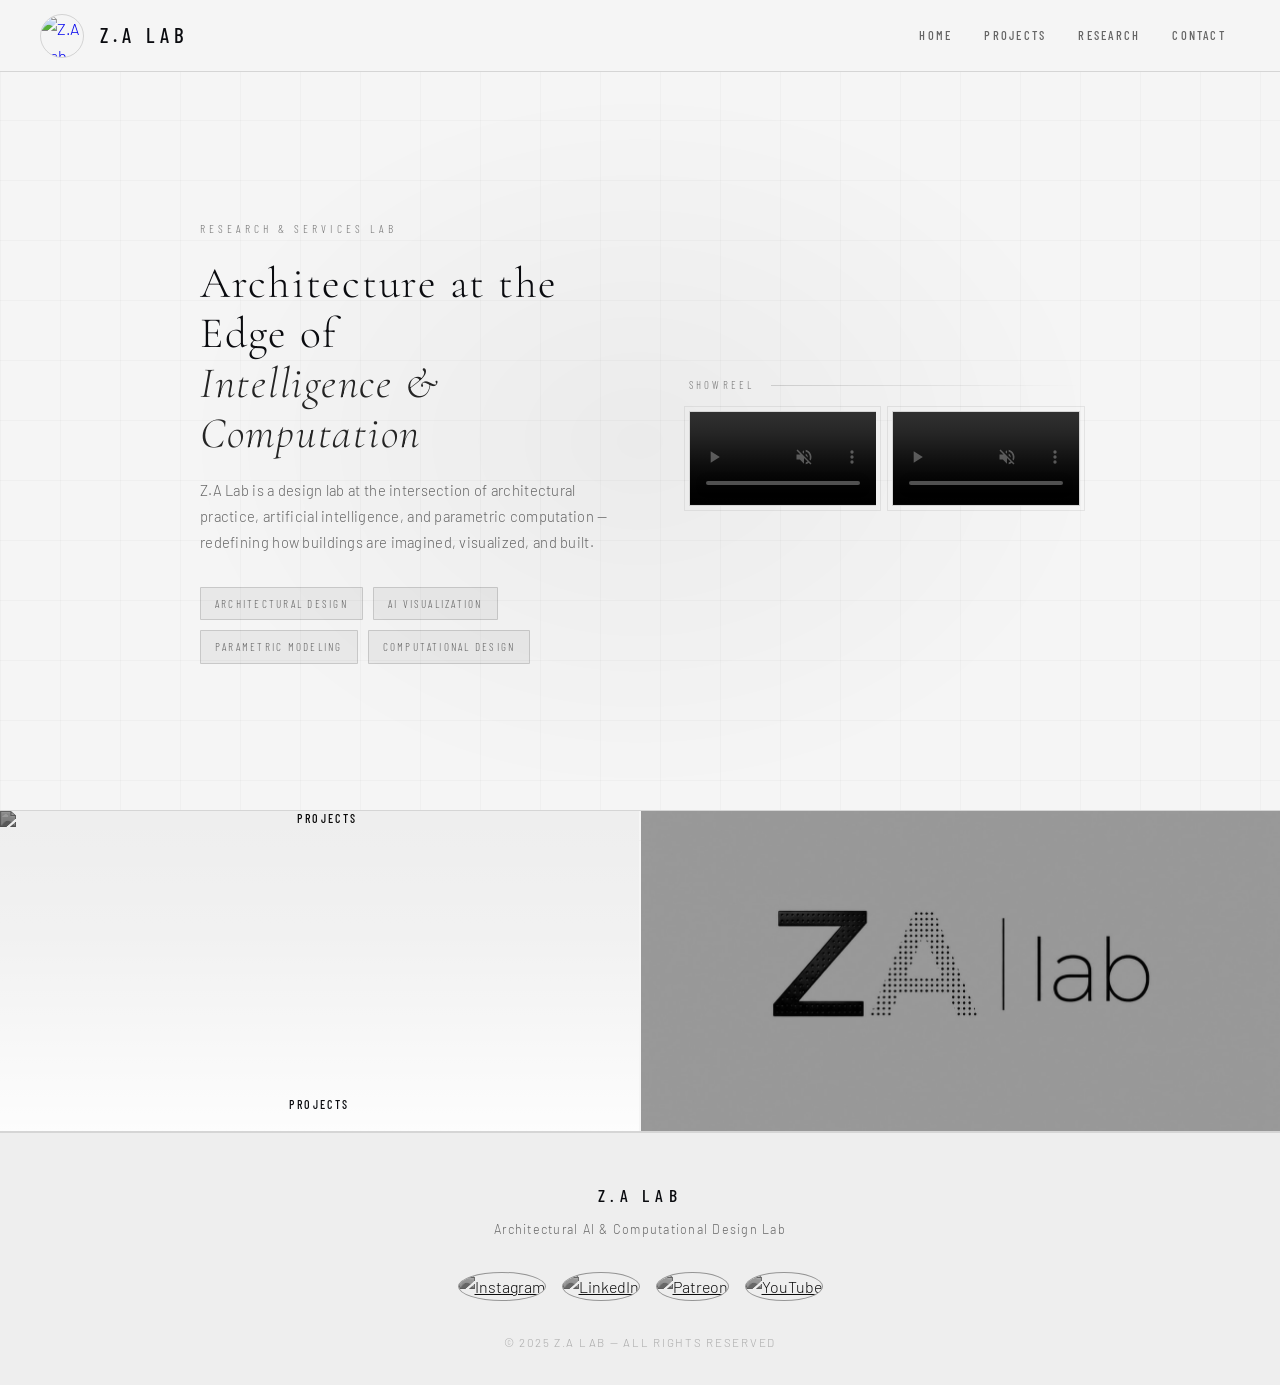
==== index.html @ 4d9c08a5 "Add files via upload" ====
<!DOCTYPE html>
<html lang="en">
<head>
    <meta charset="UTF-8">
    <meta name="viewport" content="width=device-width, initial-scale=1.0">
    <title>Z.A Lab — Architectural AI & Computational Design</title>
    <meta name="description" content="Z.A Lab is a research and services lab at the intersection of architectural design, artificial intelligence, and parametric computation.">
    <link rel="stylesheet" href="styles.css">
</head>
<body>

    <header>
        <a href="index.html" class="header-left">
            <img src="images/za-lab-logo.jpg" alt="Z.A Lab Logo" class="header-image">
            <h1>Z.A Lab</h1>
        </a>
        <nav>
            <ul>
                <li><a href="index.html">Home</a></li>
                <li><a href="works.html">Projects</a></li>
                <li><a href="research.html">Research</a></li>
                <li><a href="contact.html">Contact</a></li>
            </ul>
        </nav>
    </header>

    <section id="about" class="hero-section">
        <div class="hero-grid">
            <div class="hero-content">
                <span class="hero-eyebrow">Research &amp; Services Lab</span>
                <h1 class="hero-title">
                    Architecture at the Edge of<br>
                    <em>Intelligence &amp; Computation</em>
                </h1>
                <p class="hero-subtitle">
                    Z.A Lab is a design lab at the intersection of architectural practice,
                    artificial intelligence, and parametric computation — redefining how
                    buildings are imagined, visualized, and built.
                </p>
                <div class="hero-tags">
                    <span class="hero-tag">Architectural Design</span>
                    <span class="hero-tag">AI Visualization</span>
                    <span class="hero-tag">Parametric Modeling</span>
                    <span class="hero-tag">Computational Design</span>
                </div>
            </div>
            <div class="hero-showreel">
                <span class="section-label">Showreel</span>
                <div class="showreel-grid">
                    <video width="1080" height="1920" controls autoplay loop muted playsinline>
                        <source src="videos/Sine_Wave_Architecture_2.mp4" type="video/mp4">
                    </video>
                    <video width="1080" height="1920" controls autoplay loop muted playsinline>
                        <source src="videos/Stratified_Travertine.mp4" type="video/mp4">
                    </video>
                </div>
            </div>
        </div>
    </section>

    <section id="navigate">
        <button>
            <a href="works.html">
                <img src="images/424231.jpg" alt="Projects" class="button-image">
                Projects
            </a>
        </button>
        <button>
            <a href="contact.html">
                <img src="images/Untitled-12121.jpg" alt="Contact" class="button-image">
                Contact
            </a>
        </button>
    </section>

    <footer>
        <p class="footer-brand">Z.A Lab</p>
        <p class="footer-tagline">Architectural AI &amp; Computational Design Lab</p>
        <div class="social-media">
            <a href="https://www.instagram.com/diffused.a/" target="_blank" class="social-link">
                <img src="images/inst.jpg" alt="Instagram" class="social-icon">
            </a>
            <a href="https://www.linkedin.com/company/diffused-a/" target="_blank" class="social-link">
                <img src="images/linkedin.png" alt="LinkedIn" class="social-icon">
            </a>
            <a href="http://patreon.com/diffused_a" target="_blank" class="social-link">
                <img src="images/patreon.png" alt="Patreon" class="social-icon">
            </a>
            <a href="https://www.youtube.com/@Z.A Lab" target="_blank" class="social-link">
                <img src="images/yt.png" alt="YouTube" class="social-icon">
            </a>
        </div>
        <p class="footer-copy">© 2025 Z.A Lab — All Rights Reserved</p>
    </footer>

</body>
</html>
---- styles.css ----
/* ============================================
   DIFFUSED.A — Professional Architectural CSS
   Theme: Pure Monochrome — White & Black (Inverted)
   ============================================ */

@import url('https://fonts.googleapis.com/css2?family=Cormorant+Garamond:ital,wght@0,300;0,400;0,600;1,300&family=Barlow:wght@300;400;500;600&family=Barlow+Condensed:wght@300;400;500;700&display=swap');

/* ── CSS Variables ── */
:root {
  --black: #f5f5f5;
  --off-black: #eeeeee;
  --dark-gray: #e5e5e5;
  --mid-gray: #d1d1d1;
  --border-gray: #d5d5d5;
  --text-gray: #656565;
  --light-gray: #373737;
  --white: #0a0b0f;
  --pure-white: #000000;

  /* Accent — now pure black-based */
  --accent: #0a0b0f;
  --accent-light: #000000;
  --accent-dim: #777777;
  --accent-muted: rgba(0, 0, 0, 0.05);
  --accent-border: rgba(0, 0, 0, 0.14);

  --font-display: 'Cormorant Garamond', Georgia, serif;
  --font-body: 'Barlow', sans-serif;
  --font-condensed: 'Barlow Condensed', sans-serif;

  --transition: 0.35s cubic-bezier(0.4, 0, 0.2, 1);
  --transition-slow: 0.6s cubic-bezier(0.4, 0, 0.2, 1);
}

/* ── Reset ── */
*, *::before, *::after {
  margin: 0;
  padding: 0;
  box-sizing: border-box;
}

html {
  scroll-behavior: smooth;
}

/* ── Body ── */
body {
  font-family: var(--font-body);
  background-color: var(--black);
  color: var(--white);
  line-height: 1.7;
  font-weight: 300;
  min-height: 100vh;
  overflow-x: hidden;
}

/* Grid texture overlay — pure white lines */
body::before {
  content: '';
  position: fixed;
  inset: 0;
  background-image:
    linear-gradient(rgba(0, 0, 0, 0.025) 1px, transparent 1px),
    linear-gradient(90deg, rgba(0, 0, 0, 0.025) 1px, transparent 1px);
  background-size: 60px 60px;
  pointer-events: none;
  z-index: 0;
}

/* ── Typography ── */
h1, h2, h3 {
  font-family: var(--font-display);
  font-weight: 300;
  letter-spacing: 0.04em;
  line-height: 1.2;
}

h1 { font-size: clamp(1.8rem, 4vw, 3rem); }
h2 { font-size: clamp(1.5rem, 3vw, 2.4rem); }
h3 { font-size: clamp(1rem, 2vw, 1.4rem); }

p {
  font-size: 0.95rem;
  color: var(--light-gray);
  letter-spacing: 0.02em;
}

/* ── Header ── */
header {
  position: sticky;
  top: 0;
  z-index: 100;
  background-color: rgba(245, 245, 245, 0.97);
  backdrop-filter: blur(14px);
  -webkit-backdrop-filter: blur(14px);
  border-bottom: 1px solid var(--border-gray);
  padding: 0 40px;
  display: flex;
  align-items: center;
  justify-content: space-between;
  gap: 20px;
  min-height: 72px;
}

.header-left {
  display: flex;
  align-items: center;
  gap: 16px;
  text-decoration: none;
  flex-shrink: 0;
}

.header-image {
  width: 44px;
  height: 44px;
  border-radius: 50%;
  object-fit: cover;
  border: 1px solid var(--accent-border);
  display: block;
  transition: border-color var(--transition);
}

.header-image:hover {
  border-color: var(--accent-light);
}

header h1 {
  font-family: var(--font-condensed);
  font-size: 1.3rem;
  font-weight: 500;
  letter-spacing: 0.25em;
  text-transform: uppercase;
  color: var(--white);
}

/* ── Navigation ── */
nav {
  background: transparent;
  padding: 0;
  box-shadow: none;
  border-radius: 0;
}

nav ul {
  list-style: none;
  display: flex;
  gap: 4px;
  align-items: center;
}

nav ul li { display: flex; }

nav ul li a {
  font-family: var(--font-condensed);
  font-size: 0.78rem;
  font-weight: 500;
  letter-spacing: 0.18em;
  text-transform: uppercase;
  text-decoration: none;
  color: var(--text-gray);
  padding: 8px 14px;
  border-radius: 2px;
  transition: color var(--transition), background var(--transition);
  position: relative;
}

nav ul li a::after {
  content: '';
  position: absolute;
  bottom: 4px;
  left: 14px;
  right: 14px;
  height: 1px;
  background: var(--pure-white);
  transform: scaleX(0);
  transition: transform var(--transition);
  transform-origin: left;
}

nav ul li a:hover {
  color: var(--white);
  background: transparent;
}

nav ul li a:hover::after {
  transform: scaleX(1);
}

/* ── Page Wrapper ── */
main, .page-content {
  position: relative;
  z-index: 1;
}

/* ── Hero Section (index) — split: text left, showreel right ── */
.hero-section {
  position: relative;
  min-height: 82vh;
  display: flex;
  align-items: center;
  justify-content: center;
  padding: 60px 40px;
  overflow: hidden;
}

.hero-section::before {
  content: '';
  position: absolute;
  inset: 0;
  background: radial-gradient(ellipse at center, rgba(0, 0, 0, 0.04) 0%, transparent 68%);
  pointer-events: none;
}

.hero-grid {
  position: relative;
  z-index: 1;
  display: grid;
  grid-template-columns: 1.05fr 0.95fr;
  align-items: center;
  gap: 56px;
  max-width: 1300px;
  width: 100%;
  margin: 0 auto;
}

.hero-content {
  text-align: left;
}

.hero-eyebrow {
  font-family: var(--font-condensed);
  font-size: 0.72rem;
  letter-spacing: 0.35em;
  text-transform: uppercase;
  color: var(--accent-dim);
  margin-bottom: 20px;
  display: block;
}

.hero-title {
  font-family: var(--font-display);
  font-size: clamp(2rem, 3.4vw, 3.4rem);
  font-weight: 300;
  line-height: 1.15;
  color: var(--white);
  max-width: 560px;
  margin: 0 0 20px;
}

.hero-title em {
  font-style: italic;
  color: var(--accent-light);
  opacity: 0.85;
}

.hero-subtitle {
  font-size: 0.92rem;
  color: var(--text-gray);
  max-width: 460px;
  margin: 0 0 32px;
  line-height: 1.75;
  font-weight: 300;
}

.hero-tags {
  display: flex;
  justify-content: flex-start;
  gap: 10px;
  flex-wrap: wrap;
}

.hero-tag {
  font-family: var(--font-condensed);
  font-size: 0.7rem;
  letter-spacing: 0.2em;
  text-transform: uppercase;
  color: var(--text-gray);
  border: 1px solid var(--accent-border);
  padding: 6px 14px;
  border-radius: 1px;
  background: var(--accent-muted);
  transition: color var(--transition), border-color var(--transition);
}

.hero-tag:hover {
  color: var(--white);
  border-color: rgba(0, 0, 0, 0.35);
}

/* ── Hero Showreel (right column, portrait videos side-by-side) ── */
.hero-showreel .section-label {
  margin-bottom: 16px;
}

.showreel-grid {
  display: grid;
  grid-template-columns: repeat(2, 1fr);
  gap: 16px;
}

.showreel-grid video {
  width: 100%;
  height: auto;
  display: block;
  margin: 0;
  border: 1px solid var(--border-gray);
  outline: 1px solid rgba(0, 0, 0, 0.07);
  outline-offset: 4px;
  transition: outline-color var(--transition), border-color var(--transition);
}

.showreel-grid video:hover {
  outline-color: rgba(0, 0, 0, 0.18);
  border-color: rgba(0, 0, 0, 0.2);
}

@media (max-width: 900px) {
  .hero-grid {
    grid-template-columns: 1fr;
    gap: 40px;
  }

  .hero-content {
    text-align: center;
  }

  .hero-title,
  .hero-subtitle {
    margin-left: auto;
    margin-right: auto;
  }

  .hero-tags {
    justify-content: center;
  }

  .hero-showreel .section-label {
    justify-content: center;
  }

  .showreel-grid {
    max-width: 420px;
    margin: 0 auto;
    gap: 12px;
  }
}

@media (max-width: 480px) {
  .showreel-grid {
    gap: 6px;
  }
}

/* ── Generic Sections ── */
section {
  position: relative;
  z-index: 1;
  max-width: 960px;
  margin: 0 auto;
  padding: 60px 40px;
}

section + section {
  border-top: 1px solid var(--border-gray);
}

/* Section header line */
.section-label {
  font-family: var(--font-condensed);
  font-size: 0.68rem;
  letter-spacing: 0.3em;
  text-transform: uppercase;
  color: var(--accent-dim);
  display: flex;
  align-items: center;
  gap: 16px;
  margin-bottom: 32px;
}

.section-label::after {
  content: '';
  flex: 1;
  height: 1px;
  background: linear-gradient(to right, var(--accent-border), transparent);
}

section h2 {
  color: var(--white);
  margin-bottom: 16px;
}

section h3 {
  color: var(--light-gray);
  margin-bottom: 12px;
  font-weight: 400;
}

section p {
  margin-bottom: 16px;
  max-width: 700px;
}

/* ── Video ── */
video {
  width: 100%;
  max-width: 820px;
  height: auto;
  display: block;
  margin: 32px auto;
  border: 1px solid var(--border-gray);
  outline: 1px solid rgba(0, 0, 0, 0.07);
  outline-offset: 4px;
  transition: outline-color var(--transition), border-color var(--transition);
}

video:hover {
  outline-color: rgba(0, 0, 0, 0.18);
  border-color: rgba(0, 0, 0, 0.2);
}

/* ── Images ── */
.Image {
  width: 100%;
  max-width: 820px;
  height: auto;
  display: block;
  margin: 32px auto;
  border: 1px solid var(--border-gray);
}

/* ── Image Link ── */
.image-link {
  position: relative;
  display: inline-block;
  max-width: 100%;
}

.image-link .Image {
  transition: opacity var(--transition), transform var(--transition-slow);
}

.image-link::after {
  content: '';
  position: absolute;
  inset: 0;
  background: linear-gradient(135deg, rgba(0, 0, 0, 0.07), rgba(255, 255, 255, 0.45));
  opacity: 0;
  transition: opacity var(--transition);
}

.image-link:hover::after { opacity: 1; }
.image-link:hover .Image {
  opacity: 0.85;
  transform: scale(1.01);
}

/* ── Navigate Section ── */
#navigate {
  display: grid;
  grid-template-columns: repeat(2, 1fr);
  gap: 2px;
  max-width: 100%;
  padding: 0;
  margin: 0;
  border-top: 1px solid var(--border-gray);
  border-bottom: 1px solid var(--border-gray);
}

#navigate button {
  background: var(--off-black);
  border: none;
  border-radius: 0;
  padding: 0;
  cursor: pointer;
  position: relative;
  overflow: hidden;
  transition: background var(--transition);
  min-height: 320px;
}

#navigate button::before {
  content: '';
  position: absolute;
  inset: 0;
  background: linear-gradient(to top, rgba(255, 255, 255, 0.88) 0%, rgba(255, 255, 255, 0.2) 60%, transparent 100%);
  z-index: 1;
  transition: background var(--transition);
}

#navigate button:hover {
  background: var(--dark-gray);
}

#navigate button:hover::before {
  background: linear-gradient(to top, rgba(255, 255, 255, 0.92) 0%, rgba(0, 0, 0, 0.04) 60%, transparent 100%);
}

#navigate button a {
  position: relative;
  z-index: 2;
  display: flex;
  flex-direction: column;
  align-items: center;
  justify-content: flex-end;
  width: 100%;
  height: 100%;
  padding: 20px 16px;
  text-decoration: none;
  color: var(--white);
  font-family: var(--font-condensed);
  font-size: 0.75rem;
  font-weight: 500;
  letter-spacing: 0.2em;
  text-transform: uppercase;
  gap: 8px;
}

.button-image {
  position: absolute;
  inset: 0;
  width: 100%;
  height: 100%;
  object-fit: cover;
  transition: transform var(--transition-slow), filter var(--transition);
  filter: grayscale(100%) brightness(0.6);
}

#navigate button:hover .button-image {
  transform: scale(1.06);
  filter: grayscale(100%) brightness(0.75);
}

/* ── Button Links ── */
.button-link {
  display: inline-flex;
  align-items: center;
  gap: 10px;
  padding: 12px 32px;
  background: transparent;
  color: var(--white);
  border: 1px solid var(--accent-border);
  text-decoration: none;
  font-family: var(--font-condensed);
  font-size: 0.78rem;
  font-weight: 500;
  letter-spacing: 0.25em;
  text-transform: uppercase;
  border-radius: 1px;
  transition: background var(--transition), color var(--transition), border-color var(--transition);
  margin: 24px 0;
}

.button-link::after {
  content: '→';
  font-size: 0.9em;
  transition: transform var(--transition);
}

.button-link:hover {
  background: var(--white);
  color: var(--black);
  border-color: var(--white);
}

.button-link:hover::after {
  transform: translateX(4px);
}

/* ── Contact Page ── */
.contact-info {
  display: grid;
  grid-template-columns: 1fr 1fr;
  gap: 40px;
  margin-top: 40px;
}

.contact-block h3 {
  margin-bottom: 12px;
  font-size: 0.72rem;
  letter-spacing: 0.3em;
  text-transform: uppercase;
  font-family: var(--font-condensed);
  color: var(--light-gray);
  font-weight: 500;
}

.contact-block p {
  font-size: 1rem;
  color: var(--white);
}

.social-icons-row {
  display: flex;
  gap: 16px;
  align-items: center;
  margin-top: 8px;
}

.social-icon-link img {
  width: 36px;
  height: 36px;
  border-radius: 50%;
  object-fit: cover;
  border: 1px solid var(--border-gray);
  filter: grayscale(100%) brightness(0.7);
  transition: transform var(--transition), filter var(--transition), border-color var(--transition);
}

.social-icon-link:hover img {
  transform: scale(1.15);
  filter: grayscale(0%) brightness(1.1);
  border-color: var(--accent-border);
}

/* ── Courses / List Items ── */
.course-list {
  list-style: none;
  margin: 20px 0;
}

.course-list li {
  font-size: 0.95rem;
  color: var(--light-gray);
  padding: 10px 0;
  border-bottom: 1px solid var(--border-gray);
  display: flex;
  align-items: center;
  gap: 12px;
  letter-spacing: 0.03em;
}

.course-list li::before {
  content: '—';
  color: var(--text-gray);
  font-size: 0.8em;
  flex-shrink: 0;
}

.outcomes-grid {
  display: grid;
  grid-template-columns: 1fr 1fr;
  gap: 16px;
  margin: 24px 0;
}

.outcome-item {
  background: rgba(0, 0, 0, 0.02);
  border: 1px solid var(--border-gray);
  border-left: 2px solid rgba(0, 0, 0, 0.2);
  padding: 16px 20px;
  border-radius: 1px;
  transition: border-left-color var(--transition), background var(--transition);
}

.outcome-item:hover {
  background: rgba(0, 0, 0, 0.04);
  border-left-color: var(--white);
}

.outcome-item p {
  font-size: 0.88rem;
  color: var(--light-gray);
  margin: 0;
}

/* ── Category Tags ── */
.shop-categories {
  display: flex;
  gap: 12px;
  flex-wrap: wrap;
  margin: 20px 0 32px;
}

.shop-category {
  font-family: var(--font-condensed);
  font-size: 0.72rem;
  letter-spacing: 0.2em;
  text-transform: uppercase;
  color: var(--text-gray);
  background: rgba(0, 0, 0, 0.03);
  border: 1px solid var(--border-gray);
  padding: 8px 18px;
  border-radius: 1px;
  transition: border-color var(--transition), color var(--transition);
}

.shop-category:hover {
  border-color: rgba(0, 0, 0, 0.3);
  color: var(--white);
}

/* ── Projects / Research Grid ── */
section#works,
section#research {
  max-width: 1240px;
  display: grid;
  grid-template-columns: repeat(2, 1fr);
  gap: 32px;
}

.portfolio-item {
  padding: 28px;
  border: 1px solid var(--border-gray);
  border-radius: 2px;
  background: rgba(0, 0, 0, 0.02);
  display: flex;
  flex-direction: column;
  transition: border-color var(--transition), background var(--transition);
}

.portfolio-item:hover {
  border-color: rgba(0, 0, 0, 0.22);
  background: rgba(0, 0, 0, 0.035);
}

.portfolio-item h3 {
  color: var(--white);
  font-size: clamp(1.05rem, 1.6vw, 1.4rem);
  margin-bottom: 12px;
}

.portfolio-item p {
  font-size: 0.85rem;
}

.portfolio-item video,
.portfolio-item .Image {
  margin: 16px 0 0;
  max-width: 100%;
}

/* ── Forms ── */
form {
  margin: 20px 0;
  display: flex;
  flex-wrap: wrap;
  gap: 12px;
  align-items: center;
}

/* ── Contact Form Panel ── */
.contact-form-panel {
  background: rgba(0, 0, 0, 0.02);
  border: 1px solid var(--border-gray);
  border-radius: 2px;
  padding: 44px 48px;
  margin: 8px 0;
  position: relative;
  overflow: hidden;
}

.contact-form-panel::before {
  content: '';
  position: absolute;
  top: 0;
  left: 0;
  right: 0;
  height: 1px;
  background: linear-gradient(to right, rgba(0, 0, 0, 0.4), transparent 70%);
}

.contact-form-panel .section-label {
  margin-bottom: 16px;
}

.form-panel-title {
  color: var(--white);
  font-size: clamp(1.2rem, 2.2vw, 1.6rem);
  margin-bottom: 10px;
}

.form-panel-sub {
  font-size: 0.88rem;
  color: var(--text-gray);
  max-width: 480px;
  margin-bottom: 36px;
}

/* ── Contact Form ── */
.contact-form {
  display: flex;
  flex-direction: column;
  gap: 24px;
  max-width: 100%;
  margin: 0;
}

.contact-form .form-row {
  display: grid;
  grid-template-columns: 1fr 1fr;
  gap: 24px;
}

.form-group {
  display: flex;
  flex-direction: column;
  gap: 10px;
  position: relative;
}

.form-group label {
  font-family: var(--font-condensed);
  font-size: 0.7rem;
  font-weight: 500;
  letter-spacing: 0.25em;
  text-transform: uppercase;
  color: var(--light-gray);
}

.form-group input,
.form-group select,
.form-group textarea {
  background: rgba(0, 0, 0, 0.025);
  border: none;
  border-bottom: 1px solid var(--border-gray);
  border-radius: 0;
  padding: 12px 4px;
  color: var(--white);
  font-family: var(--font-body);
  font-size: 0.95rem;
  font-weight: 300;
  letter-spacing: 0.02em;
  transition: border-color var(--transition), background var(--transition);
  width: 100%;
}

.form-group textarea {
  resize: vertical;
  min-height: 130px;
  border: 1px solid var(--border-gray);
  padding: 14px;
  background: rgba(0, 0, 0, 0.015);
}

.form-group input::placeholder,
.form-group textarea::placeholder {
  color: #959595;
  font-weight: 300;
}

.form-group input:hover,
.form-group select:hover,
.form-group textarea:hover {
  border-color: rgba(0, 0, 0, 0.28);
}

.form-group input:focus,
.form-group select:focus,
.form-group textarea:focus {
  outline: none;
  border-color: var(--pure-white);
  background: rgba(0, 0, 0, 0.05);
}

.form-group select {
  appearance: none;
  -webkit-appearance: none;
  background-image: linear-gradient(45deg, transparent 50%, var(--text-gray) 50%), linear-gradient(135deg, var(--text-gray) 50%, transparent 50%);
  background-position: calc(100% - 6px) center, calc(100% - 1px) center;
  background-size: 5px 5px, 5px 5px;
  background-repeat: no-repeat;
  cursor: pointer;
}

.form-group select:focus {
  background-image: linear-gradient(45deg, transparent 50%, var(--white) 50%), linear-gradient(135deg, var(--white) 50%, transparent 50%);
}

.form-group select option {
  background: var(--off-black);
  color: var(--white);
}

.contact-form .form-submit {
  align-self: flex-start;
  margin: 8px 0 0;
  font-family: var(--font-condensed);
  cursor: pointer;
  font-size: 0.8rem;
  padding: 14px 38px;
}

@media (max-width: 768px) {
  .contact-form-panel {
    padding: 32px 24px;
  }

  .contact-form .form-row {
    grid-template-columns: 1fr;
  }
}

/* ── Footer ── */
footer {
  position: relative;
  z-index: 1;
  background-color: var(--off-black);
  border-top: 1px solid var(--border-gray);
  padding: 48px 40px 32px;
  text-align: center;
}

.footer-brand {
  font-family: var(--font-condensed);
  font-size: 1.1rem;
  font-weight: 500;
  letter-spacing: 0.3em;
  text-transform: uppercase;
  color: var(--white);
  margin-bottom: 8px;
}

.footer-tagline {
  font-size: 0.78rem;
  color: var(--text-gray);
  letter-spacing: 0.1em;
  margin-bottom: 32px;
}

.social-media {
  display: flex;
  justify-content: center;
  gap: 16px;
  margin-bottom: 32px;
}

.social-link {
  display: inline-block;
}

.social-icon {
  width: 38px;
  height: 38px;
  border-radius: 50%;
  object-fit: cover;
  border: 1px solid var(--border-gray);
  filter: grayscale(100%) brightness(0.7);
  transition: transform var(--transition), filter var(--transition), border-color var(--transition);
}

.social-icon:hover {
  transform: scale(1.15);
  filter: grayscale(0%) brightness(1.1);
  border-color: rgba(0, 0, 0, 0.3);
}

.footer-copy {
  font-size: 0.72rem;
  color: #aaaaaa;
  letter-spacing: 0.15em;
  text-transform: uppercase;
}

footer p {
  font-size: 0.72rem;
  color: #aaaaaa;
  letter-spacing: 0.15em;
}

/* ── Divider ── */
.divider {
  width: 60px;
  height: 1px;
  background: linear-gradient(to right, rgba(0, 0, 0, 0.3), transparent);
  margin: 32px 0;
}

/* ── Responsive ── */
@media (max-width: 768px) {
  header {
    flex-direction: column;
    padding: 16px 20px;
    gap: 12px;
    align-items: flex-start;
  }

  nav ul {
    flex-wrap: wrap;
    gap: 2px;
  }

  nav ul li a {
    font-size: 0.7rem;
    padding: 6px 10px;
  }

  section {
    padding: 40px 20px;
  }

  #navigate {
    grid-template-columns: repeat(2, 1fr);
  }

  section#works,
  section#research {
    grid-template-columns: 1fr;
  }

  .contact-info {
    grid-template-columns: 1fr;
  }

  .outcomes-grid {
    grid-template-columns: 1fr;
  }

  .hero-title {
    font-size: 2.2rem;
  }

  footer {
    padding: 40px 20px 24px;
  }
}

@media (max-width: 480px) {
  #navigate {
    grid-template-columns: repeat(2, 1fr);
  }

  header h1 {
    font-size: 1rem;
  }

  .hero-title {
    font-size: 1.8rem;
  }
}
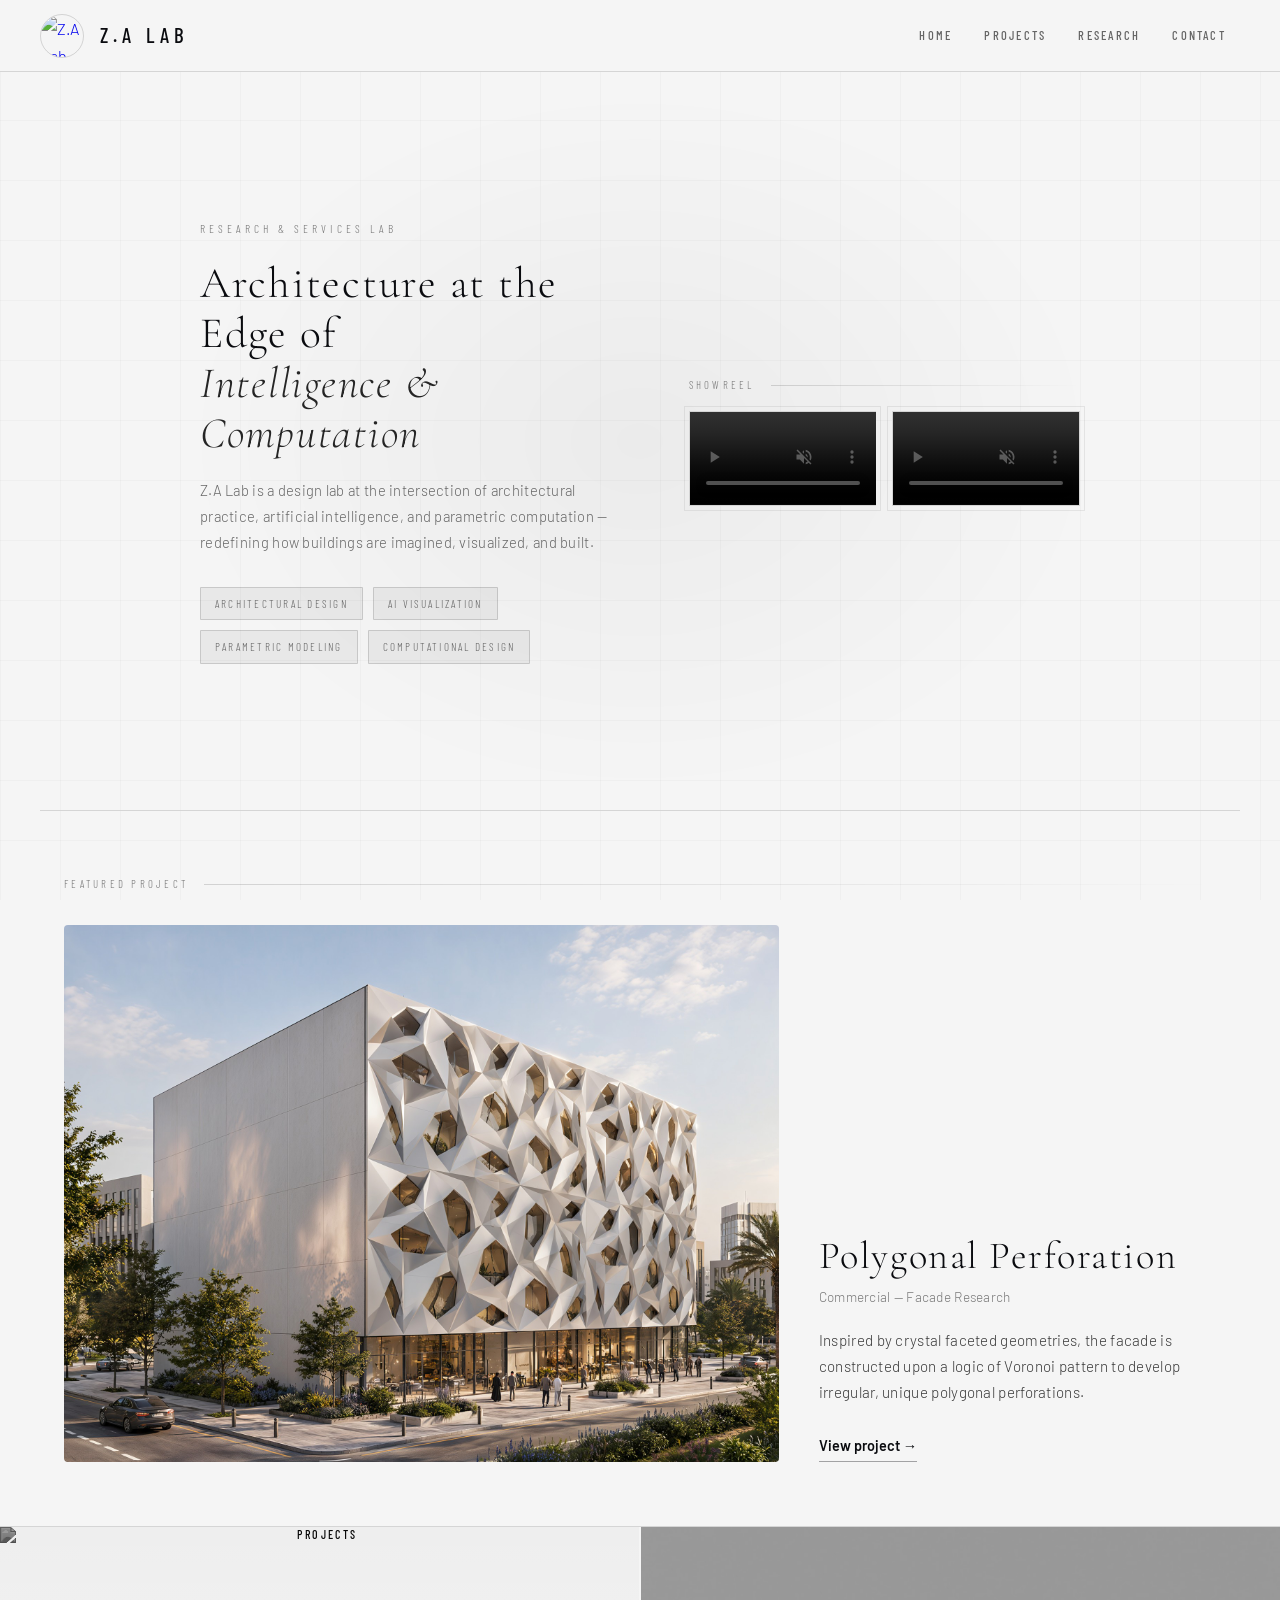
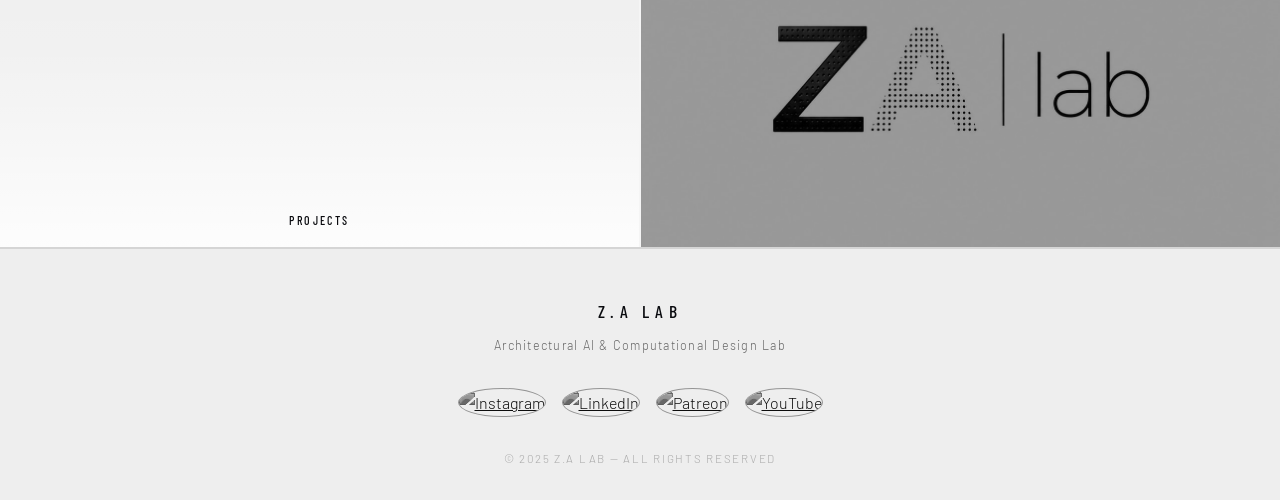
==== commit 191be717: "Add files via upload" ====
--- a/index.html
+++ b/index.html
@@ -6,6 +6,43 @@
     <title>Z.A Lab — Architectural AI & Computational Design</title>
     <meta name="description" content="Z.A Lab is a research and services lab at the intersection of architectural design, artificial intelligence, and parametric computation.">
     <link rel="stylesheet" href="styles.css">
+    <style>
+        /* Featured project */
+        .featured-project {
+            max-width: 1200px;
+            margin: 0 auto;
+            padding: 4rem 1.5rem;
+            text-align: left;
+        }
+        .featured-grid {
+            display: grid;
+            grid-template-columns: minmax(0, 1.8fr) minmax(0, 1fr);
+            gap: 2.5rem;
+            align-items: end;
+            margin-top: 1.25rem;
+        }
+        .featured-media { display: block; }
+        .featured-media img { display: block; width: 100%; height: auto; border-radius: 4px; }
+        .featured-copy h2 { margin: 0 0 0.35rem; text-align: left; }
+        .featured-meta { margin: 0 0 1.25rem; font-size: 0.85rem; opacity: 0.65; text-align: left; }
+        .featured-copy p { line-height: 1.7; text-align: left; }
+        .featured-link {
+            display: inline-block;
+            margin-top: 0.75rem;
+            font-size: 0.9rem;
+            font-weight: 600;
+            color: inherit;
+            text-decoration: none;
+            padding-bottom: 0.15rem;
+            border-bottom: 1px solid color-mix(in srgb, currentColor 35%, transparent);
+            transition: border-color 0.2s ease;
+        }
+        .featured-link:hover, .featured-link:focus-visible { border-color: currentColor; }
+        @media (max-width: 800px) {
+            .featured-grid { grid-template-columns: 1fr; gap: 1.5rem; }
+        }
+        @media (prefers-reduced-motion: reduce) { .featured-link { transition: none; } }
+    </style>
 </head>
 <body>
 
@@ -58,6 +95,21 @@
         </div>
     </section>
 
+    <section id="featured" class="featured-project">
+        <span class="section-label">Featured Project</span>
+        <div class="featured-grid">
+            <a class="featured-media" href="works.html#polygonal-perforation">
+                <img src="images/projects/polygonal-perforation/polygonal-perforation-01.jpg" alt="Polygonal Perforation — faceted white facade with irregular polygonal openings" loading="lazy">
+            </a>
+            <div class="featured-copy">
+                <h2>Polygonal Perforation</h2>
+                <p class="featured-meta">Commercial — Facade Research</p>
+                <p>Inspired by crystal faceted geometries, the facade is constructed upon a logic of Voronoi pattern to develop irregular, unique polygonal perforations.</p>
+                <a class="featured-link" href="works.html#polygonal-perforation">View project <span aria-hidden="true">→</span></a>
+            </div>
+        </div>
+    </section>
+
     <section id="navigate">
         <button>
             <a href="works.html">
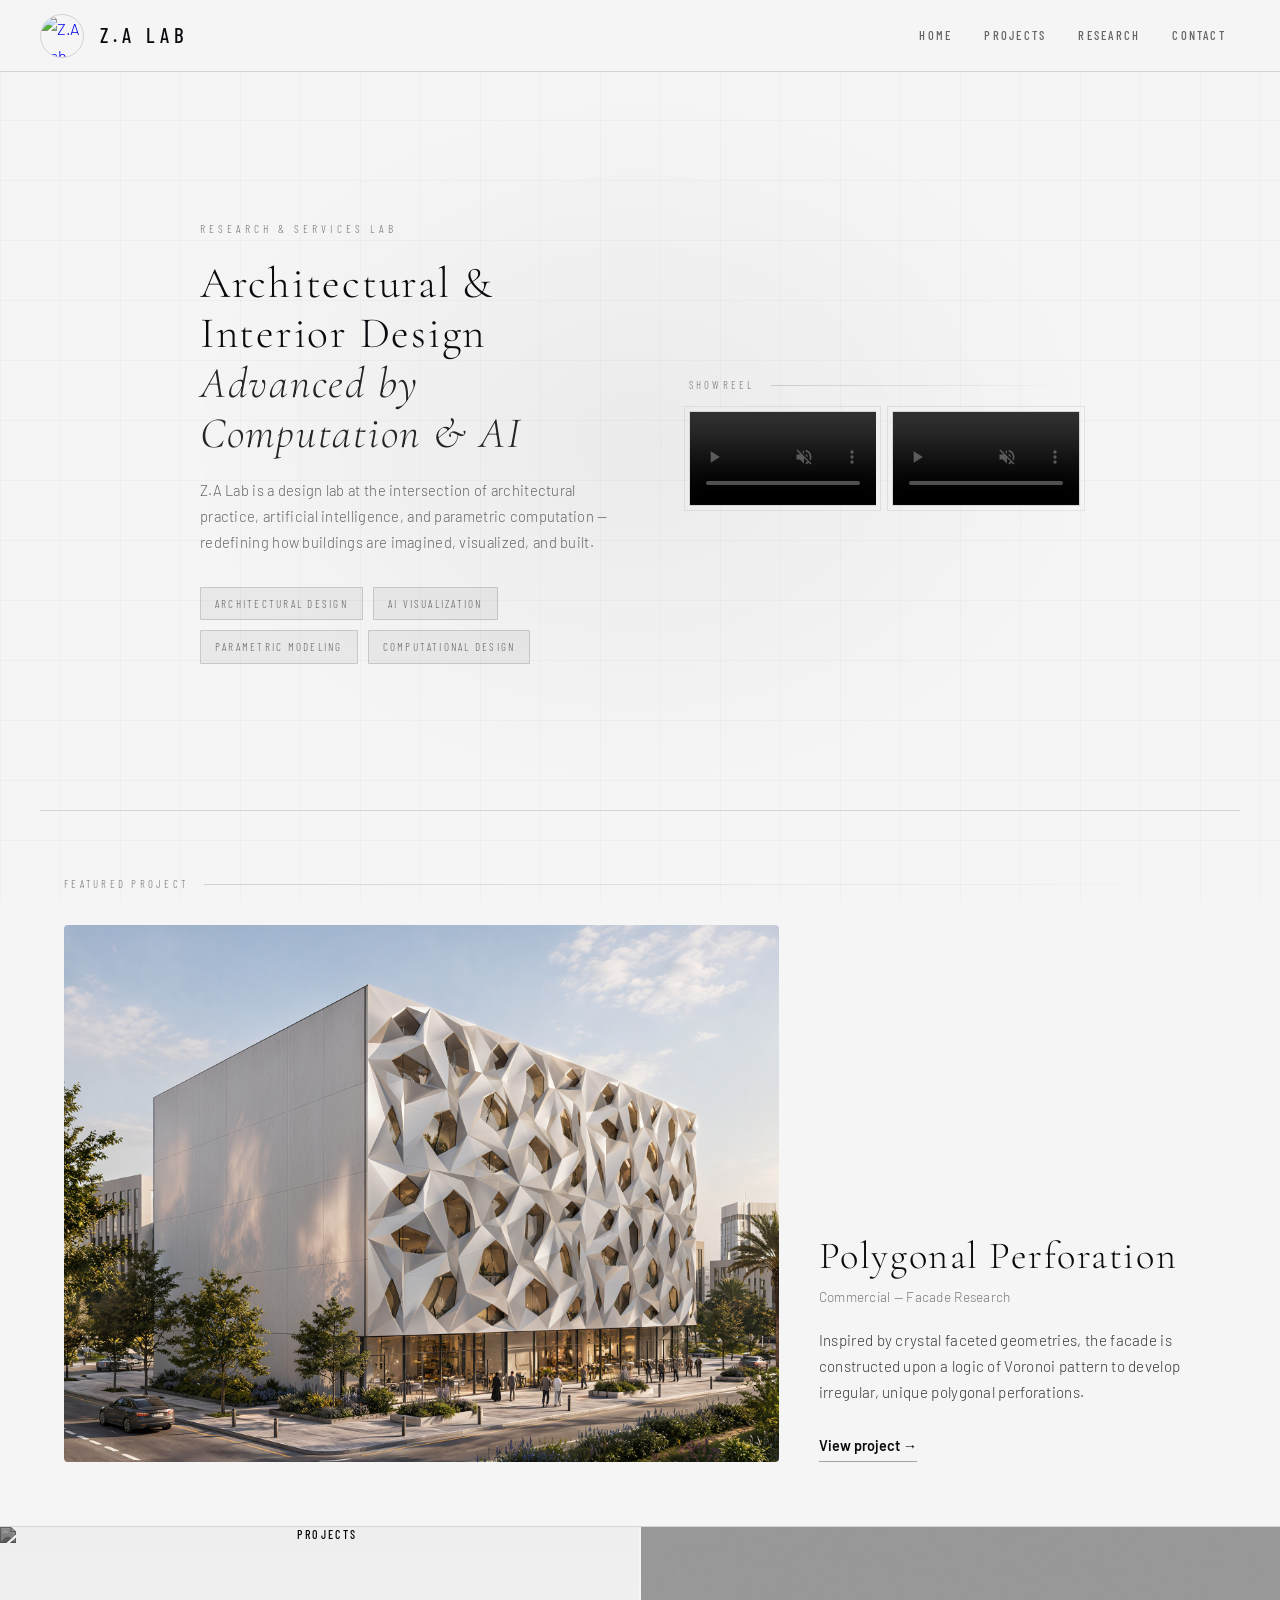
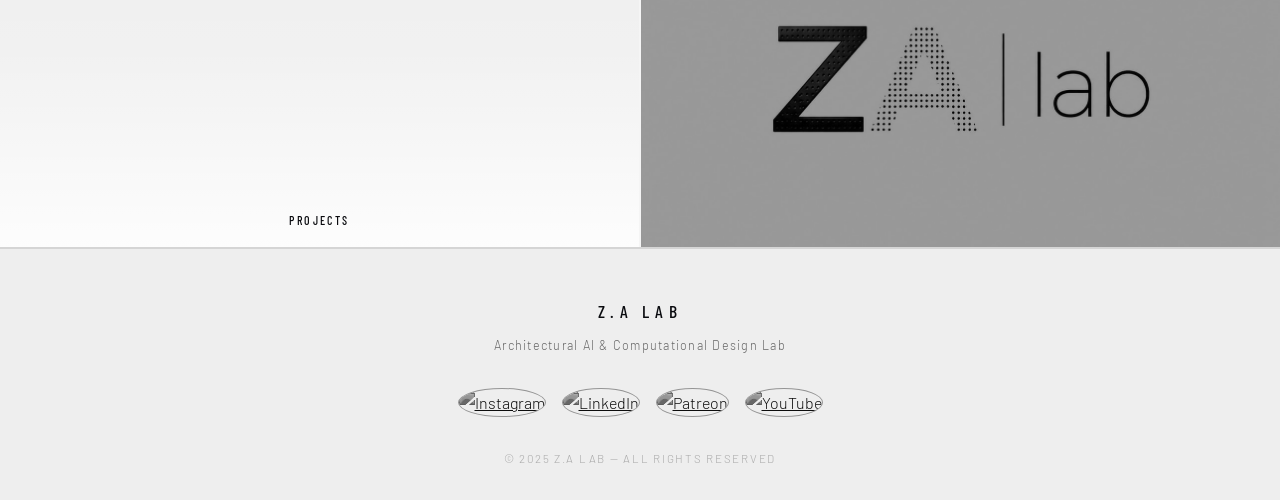
==== commit 12fb4805: "Add files via upload" ====
--- a/index.html
+++ b/index.html
@@ -66,8 +66,8 @@
             <div class="hero-content">
                 <span class="hero-eyebrow">Research &amp; Services Lab</span>
                 <h1 class="hero-title">
-                    Architecture at the Edge of<br>
-                    <em>Intelligence &amp; Computation</em>
+                    Architectural &amp; Interior Design<br>
+                    <em>Advanced by Computation &amp; AI</em>
                 </h1>
                 <p class="hero-subtitle">
                     Z.A Lab is a design lab at the intersection of architectural practice,
@@ -80,6 +80,7 @@
                     <span class="hero-tag">Parametric Modeling</span>
                     <span class="hero-tag">Computational Design</span>
                 </div>
+                <div class="hl-figure hl-figure--hero" data-figure="settle" data-play data-label="Crooked tiles sliding into an ordered tree as the pointer approaches"></div>
             </div>
             <div class="hero-showreel">
                 <span class="section-label">Showreel</span>
@@ -106,6 +107,7 @@
                 <p class="featured-meta">Commercial — Facade Research</p>
                 <p>Inspired by crystal faceted geometries, the facade is constructed upon a logic of Voronoi pattern to develop irregular, unique polygonal perforations.</p>
                 <a class="featured-link" href="works.html#polygonal-perforation">View project <span aria-hidden="true">→</span></a>
+                <div class="hl-figure hl-figure--featured" data-figure="exploded" data-label="A facade taken apart into separate layers"></div>
             </div>
         </div>
     </section>
@@ -145,5 +147,34 @@
         <p class="footer-copy">© 2025 Z.A Lab — All Rights Reserved</p>
     </footer>
 
+    <script type="module">
+        /* Interactive line figures (Hairline). Each loads only once it scrolls into view;
+           if the library can't be reached, the figure is simply hidden. */
+        const figures = document.querySelectorAll('.hl-figure[data-figure]');
+        if (figures.length) {
+            let library;
+            const load = () => library || (library = import('https://esm.sh/@lucasmarkes/hairline@0.5.1'));
+            const observer = new IntersectionObserver((entries) => {
+                entries.forEach(async (entry) => {
+                    if (!entry.isIntersecting) return;
+                    const el = entry.target;
+                    observer.unobserve(el);
+                    try {
+                        const mod = await load();
+                        mod[el.dataset.figure](el, {
+                            theme: 'light',
+                            intensity: 0.6,
+                            play: el.hasAttribute('data-play'),
+                            label: el.dataset.label
+                        });
+                    } catch (err) {
+                        el.hidden = true;
+                    }
+                });
+            }, { rootMargin: '200px' });
+            figures.forEach((el) => observer.observe(el));
+        }
+    </script>
+
 </body>
 </html>
--- a/styles.css
+++ b/styles.css
@@ -957,6 +957,55 @@
   letter-spacing: 0.15em;
 }
 
+/* ── Hairline figures (interactive line drawings) ──
+   --hairline-plate must match the colour the figure sits on, because it
+   hides whatever is drawn behind each plate. */
+.hl-figure {
+  --hairline-plate: var(--black);
+  --hairline-hi: #0a0b0f;
+  --hairline-edge: #8c8c92;
+  --hairline-mid: #b9b9be;
+  --hairline-lo: #dcdcdf;
+  --hairline-stroke: 0.9;
+  position: relative;
+  z-index: 1;
+  width: 100%;
+  max-width: 240px;
+  aspect-ratio: 5 / 4;
+  margin: 0 auto 24px;
+}
+
+.hl-figure--hero {
+  max-width: 300px;
+  margin: 40px 0 0;
+}
+
+.hl-figure--featured {
+  max-width: 220px;
+  margin: 2rem 0 0;
+}
+
+.hl-figure--category {
+  max-width: 220px;
+  margin: 0 auto 1.25rem;
+}
+
+.hl-figure--contact {
+  max-width: 200px;
+  margin: 0 0 24px;
+}
+
+/* The inquiry panel is tinted slightly darker than the page */
+.contact-form-panel .hl-figure {
+  --hairline-plate: #f0f0f0;
+}
+
+@media (max-width: 900px) {
+  .hl-figure--hero {
+    margin: 32px auto 0;
+  }
+}
+
 /* ── Divider ── */
 .divider {
   width: 60px;
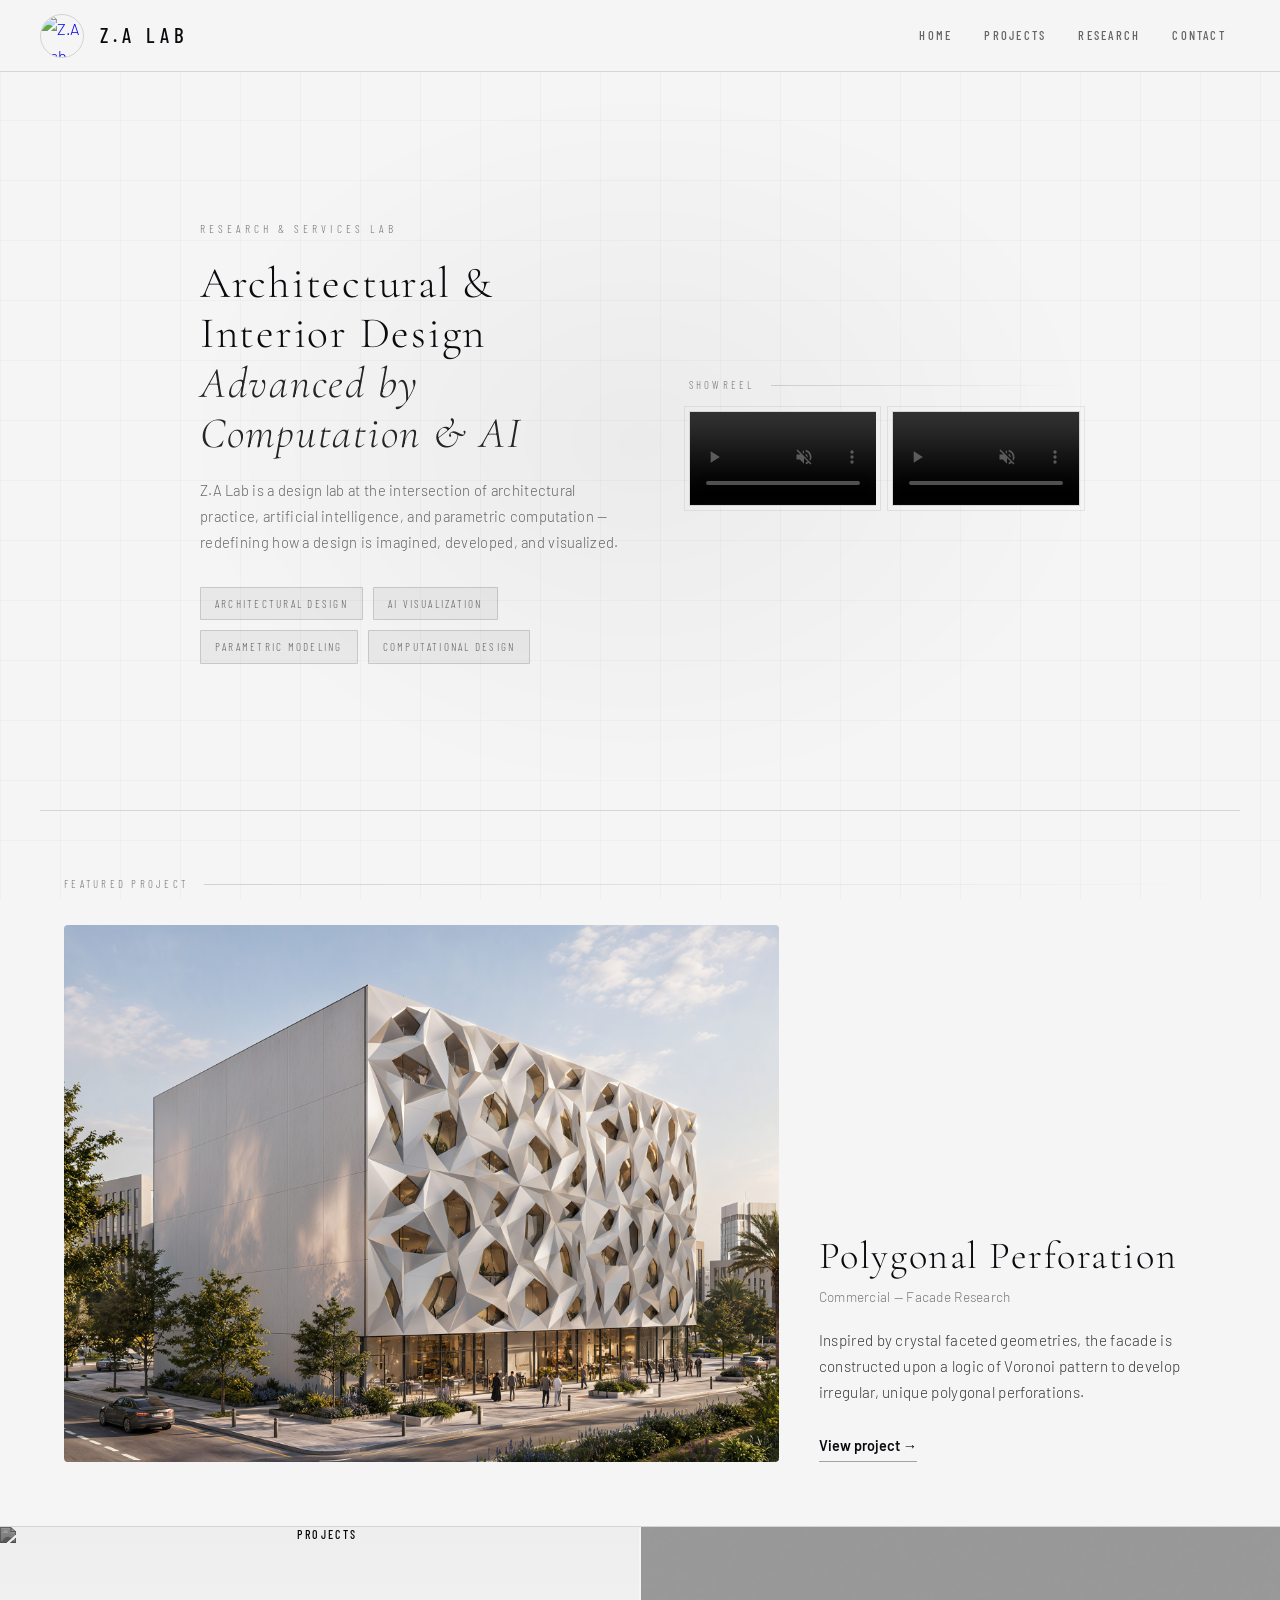
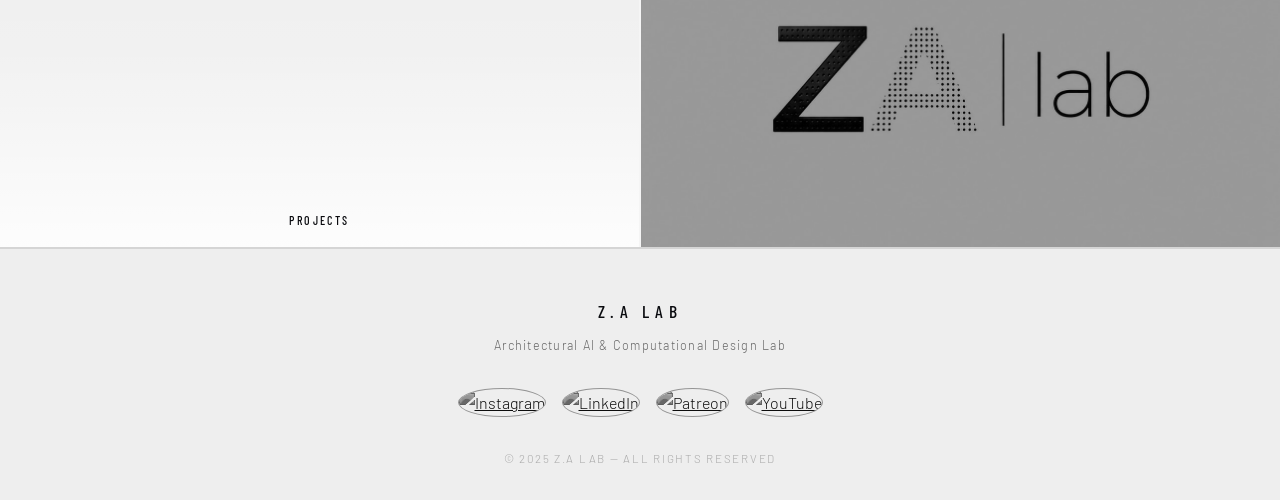
==== commit 96d45a91: "Add files via upload" ====
--- a/index.html
+++ b/index.html
@@ -72,7 +72,7 @@
                 <p class="hero-subtitle">
                     Z.A Lab is a design lab at the intersection of architectural practice,
                     artificial intelligence, and parametric computation — redefining how
-                    buildings are imagined, visualized, and built.
+                    a design is imagined, developed, and visualized.
                 </p>
                 <div class="hero-tags">
                     <span class="hero-tag">Architectural Design</span>
--- a/styles.css
+++ b/styles.css
@@ -991,13 +991,8 @@
 }
 
 .hl-figure--contact {
-  max-width: 200px;
+  max-width: 120px;
   margin: 0 0 24px;
-}
-
-/* The inquiry panel is tinted slightly darker than the page */
-.contact-form-panel .hl-figure {
-  --hairline-plate: #f0f0f0;
 }
 
 @media (max-width: 900px) {
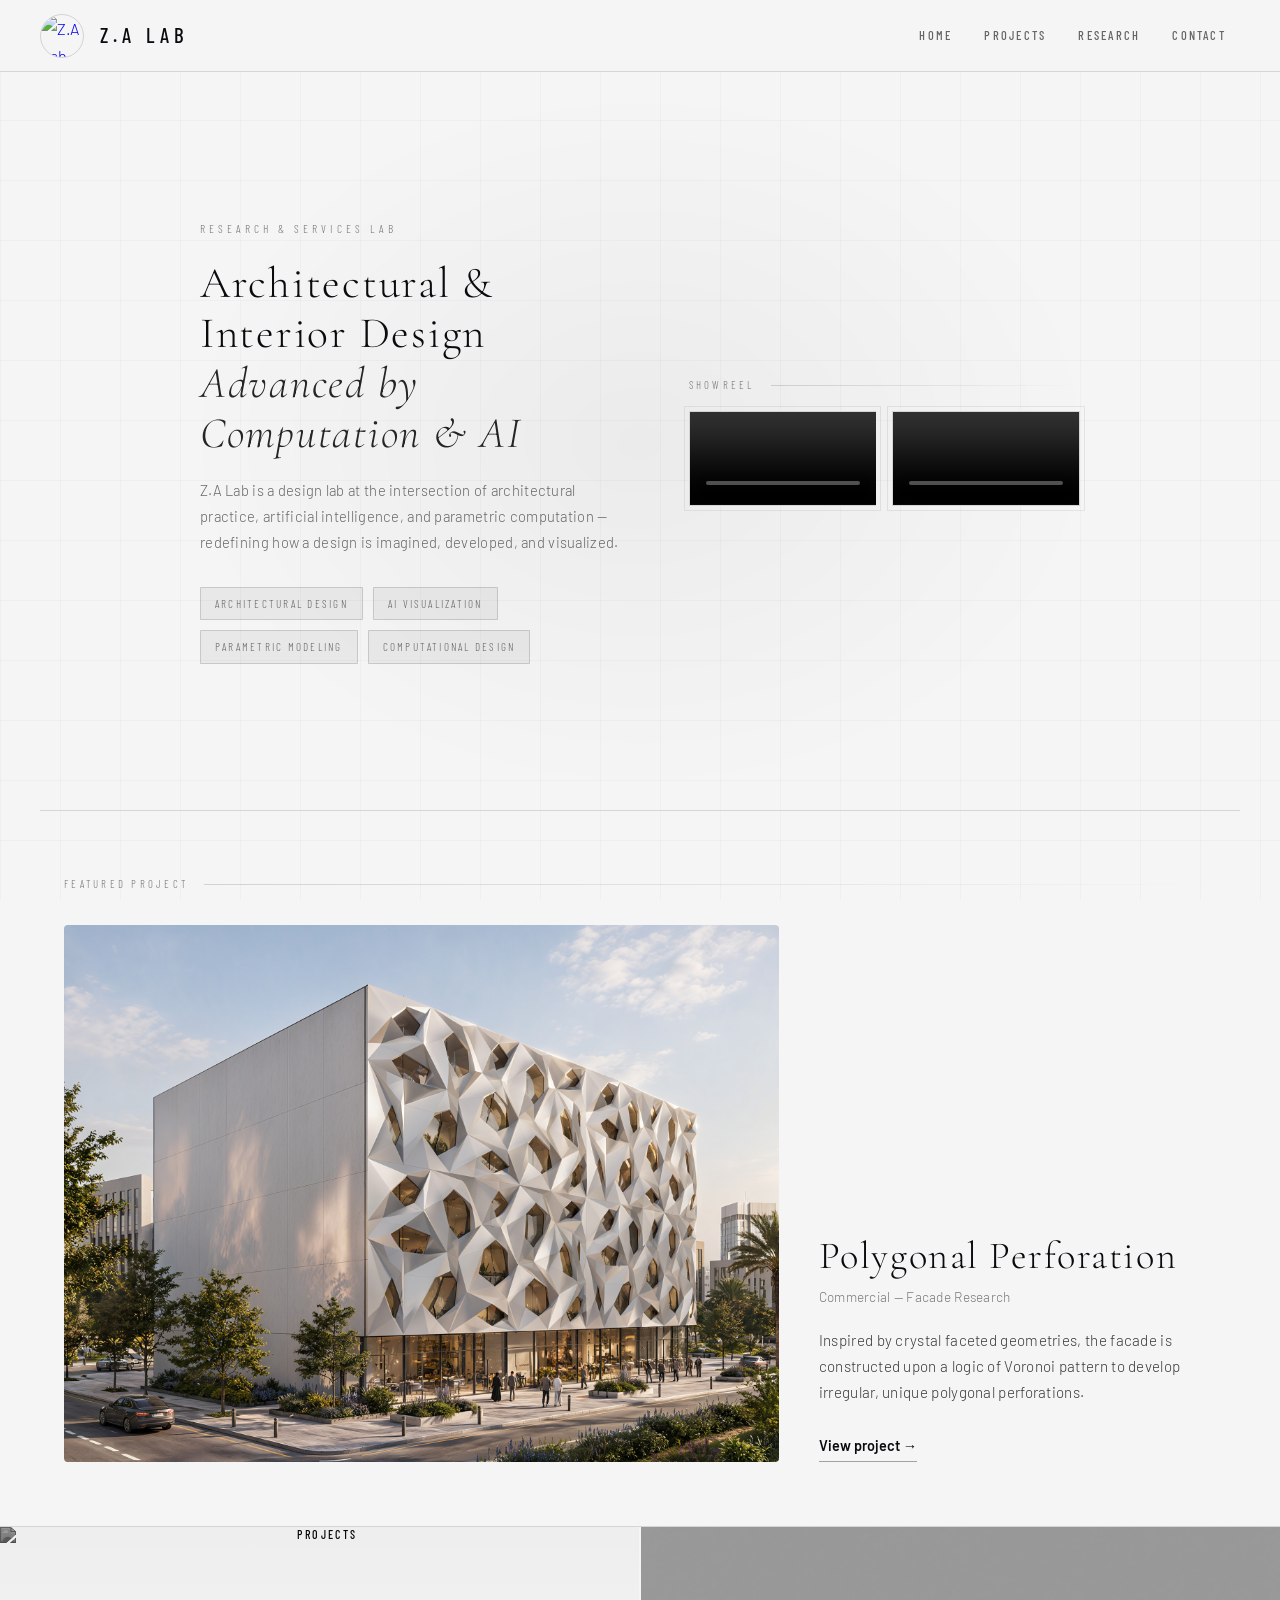
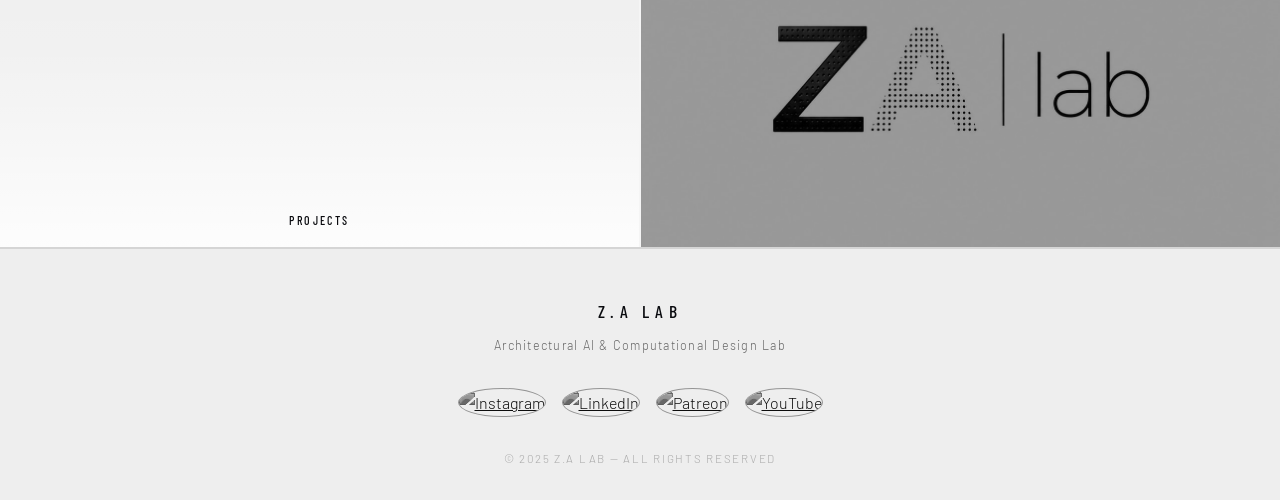
==== commit 215c90bf: "Add files via upload" ====
--- a/index.html
+++ b/index.html
@@ -106,9 +106,7 @@
                 <h2>Polygonal Perforation</h2>
                 <p class="featured-meta">Commercial — Facade Research</p>
                 <p>Inspired by crystal faceted geometries, the facade is constructed upon a logic of Voronoi pattern to develop irregular, unique polygonal perforations.</p>
-                <a class="featured-link" href="works.html#polygonal-perforation">View project <span aria-hidden="true">→</span></a>
-                <div class="hl-figure hl-figure--featured" data-figure="exploded" data-label="A facade taken apart into separate layers"></div>
-            </div>
+                <a class="featured-link" href="works.html#polygonal-perforation">View project <span aria-hidden="true">→</span></a>            </div>
         </div>
     </section>
 
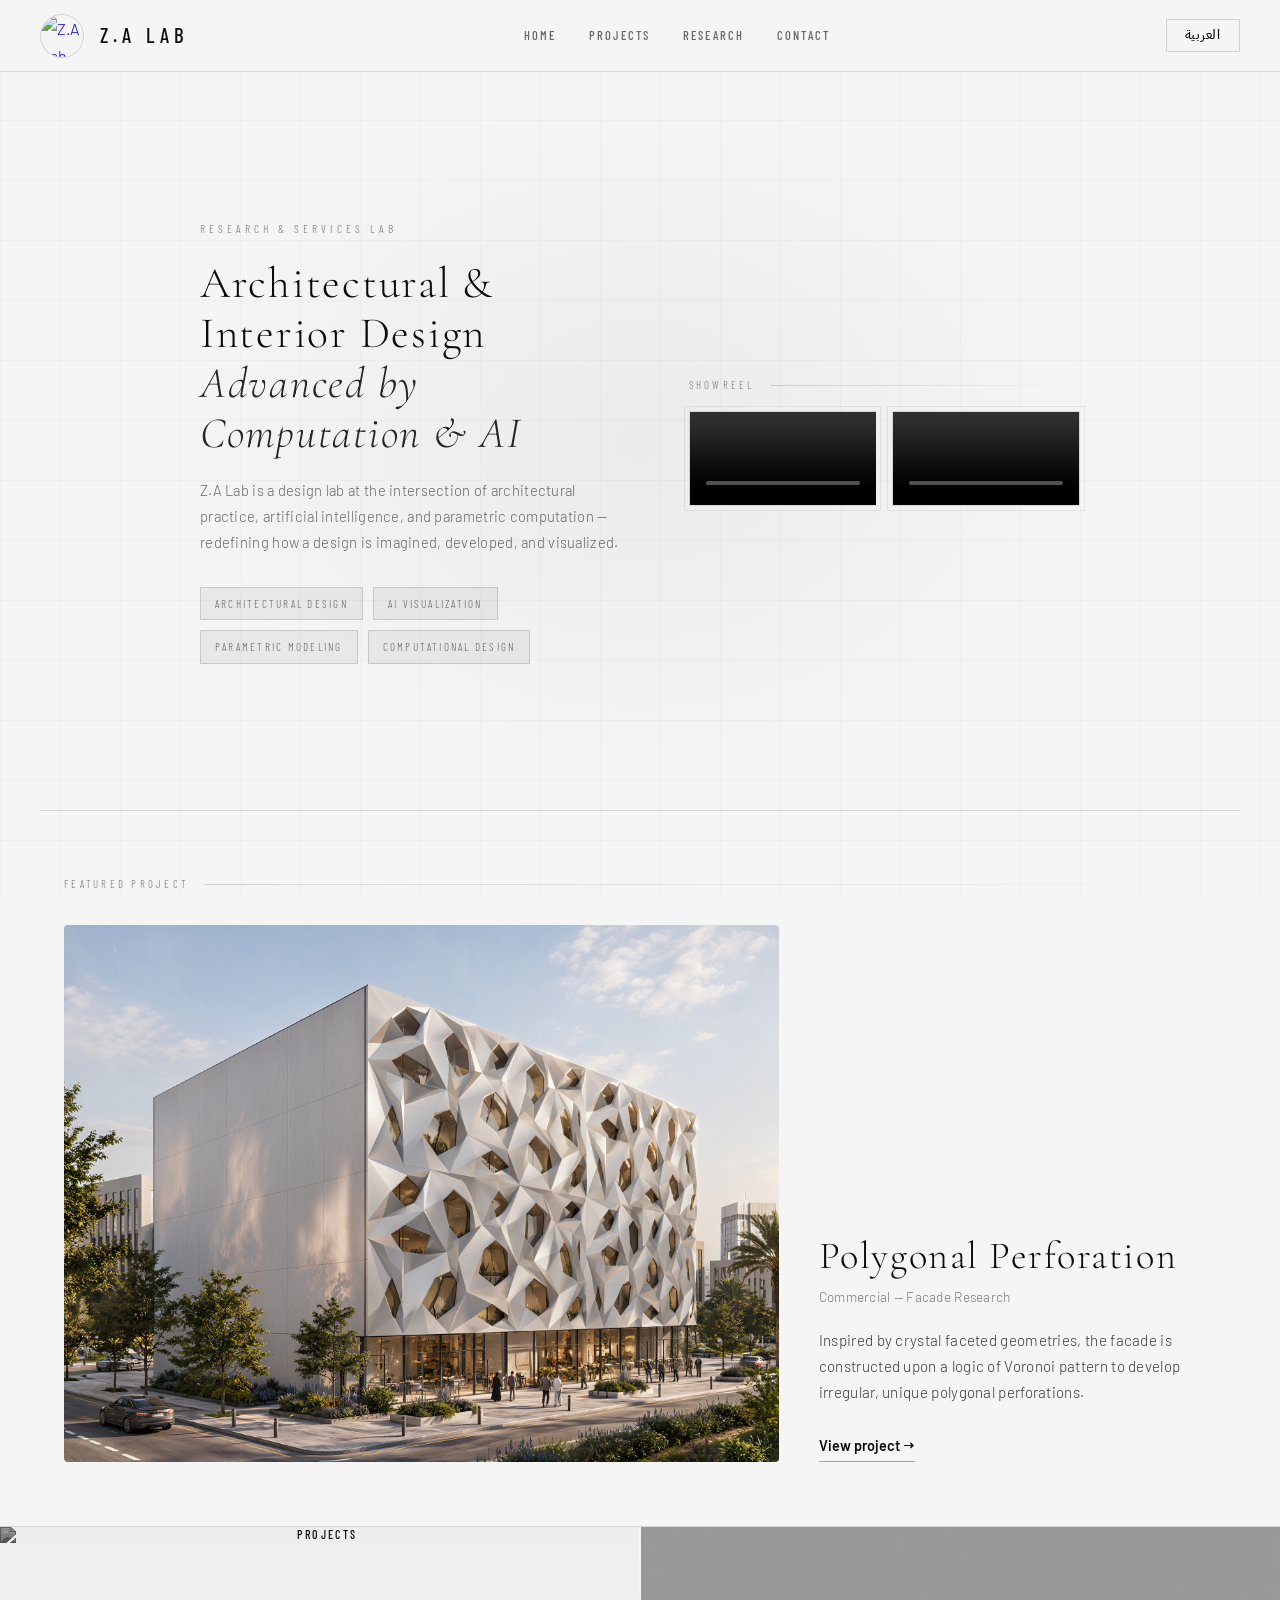
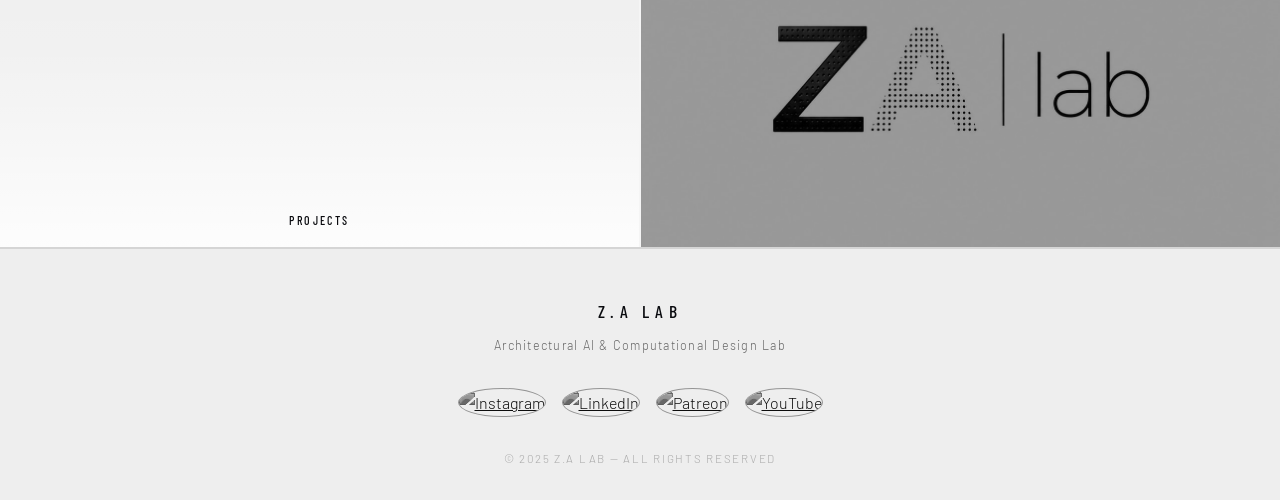
==== commit 6634fae8: "Add files via upload" ====
--- a/index.html
+++ b/index.html
@@ -6,6 +6,7 @@
     <title>Z.A Lab — Architectural AI & Computational Design</title>
     <meta name="description" content="Z.A Lab is a research and services lab at the intersection of architectural design, artificial intelligence, and parametric computation.">
     <link rel="stylesheet" href="styles.css">
+    <script>try{if(localStorage.getItem('zalab-lang')==='ar'){document.documentElement.lang='ar';document.documentElement.dir='rtl';}}catch(e){}</script>
     <style>
         /* Featured project */
         .featured-project {
@@ -59,6 +60,7 @@
                 <li><a href="contact.html">Contact</a></li>
             </ul>
         </nav>
+        <button type="button" class="lang-toggle" id="lang-toggle" lang="ar" aria-label="التبديل إلى اللغة العربية">العربية</button>
     </header>
 
     <section id="about" class="hero-section">
@@ -174,5 +176,103 @@
         }
     </script>
 
+    <script>
+        /* Language switch (English / Arabic). The English text stays in the markup above;
+           the Arabic text lives in this dictionary and is swapped in when Arabic is chosen.
+           The choice is remembered across pages. */
+        (function () {
+            var AR = {
+                "Home": "الرئيسية",
+                "Projects": "المشاريع",
+                "Research": "الأبحاث",
+                "Contact": "تواصل معنا",
+                "Architectural AI & Computational Design Lab": "مختبر الذكاء الاصطناعي المعماري والتصميم الحوسبي",
+                "© 2025 Z.A Lab — All Rights Reserved": "© 2025 Z.A Lab — جميع الحقوق محفوظة",
+                "Z.A Lab Logo": "شعار Z.A Lab",
+                "Instagram": "إنستغرام",
+                "LinkedIn": "لينكدإن",
+                "Patreon": "باترون",
+                "YouTube": "يوتيوب",
+                "Z.A Lab — Architectural AI & Computational Design": "Z.A Lab — الذكاء الاصطناعي المعماري والتصميم الحوسبي",
+                "Z.A Lab is a research and services lab at the intersection of architectural design, artificial intelligence, and parametric computation.": "Z.A Lab مختبر للبحث والخدمات يقع عند تقاطع التصميم المعماري والذكاء الاصطناعي والحوسبة البارامترية.",
+                "Research & Services Lab": "مختبر للبحث والخدمات",
+                "Architectural & Interior Design": "التصميم المعماري والداخلي",
+                "Advanced by Computation & AI": "مُطوَّر بالحوسبة والذكاء الاصطناعي",
+                "Z.A Lab is a design lab at the intersection of architectural practice, artificial intelligence, and parametric computation — redefining how a design is imagined, developed, and visualized.": "Z.A Lab مختبر تصميم يقع عند تقاطع الممارسة المعمارية والذكاء الاصطناعي والحوسبة البارامترية، يعيد تعريف كيفية تخيّل التصميم وتطويره وتصويره بصريًا.",
+                "Architectural Design": "التصميم المعماري",
+                "AI Visualization": "التصور البصري بالذكاء الاصطناعي",
+                "Parametric Modeling": "النمذجة البارامترية",
+                "Computational Design": "التصميم الحوسبي",
+                "Showreel": "عرض مرئي للأعمال",
+                "Featured Project": "المشروع المميّز",
+                "Polygonal Perforation — faceted white facade with irregular polygonal openings": "التثقيب متعدد الأضلاع — واجهة بيضاء متعددة الأوجه بفتحات متعددة الأضلاع غير منتظمة",
+                "Polygonal Perforation": "التثقيب متعدد الأضلاع",
+                "Commercial — Facade Research": "تجاري — بحث الواجهات",
+                "Inspired by crystal faceted geometries, the facade is constructed upon a logic of Voronoi pattern to develop irregular, unique polygonal perforations.": "مستوحاة من الأشكال الهندسية البلورية متعددة الأوجه، شُيّدت الواجهة على منطق نمط فورونوي لتوليد تثقيبات متعددة الأضلاع غير منتظمة وفريدة.",
+                "View project": "عرض المشروع",
+                "→": "←",
+                "Crooked tiles sliding into an ordered tree as the pointer approaches": "بلاطات مائلة تنزلق لتشكّل شجرة منتظمة عند اقتراب المؤشر"
+            };
+            var KEY = 'zalab-lang';
+            var root = document.documentElement;
+            var toggle = document.getElementById('lang-toggle');
+            var ATTRS = ['alt', 'placeholder', 'aria-label', 'data-label'];
+            var textNodes = [], attrNodes = [];
+            var norm = function (s) { return s.replace(/\s+/g, ' ').trim(); };
+            var pick = function (en, isAr) { return (isAr && AR[norm(en)]) || en; };
+
+            var walker = document.createTreeWalker(document.body, NodeFilter.SHOW_TEXT, null);
+            while (walker.nextNode()) {
+                var n = walker.currentNode;
+                if (!norm(n.nodeValue) || n.parentNode.closest('script, style, .lang-toggle')) continue;
+                textNodes.push({ node: n, en: n.nodeValue });
+            }
+            Array.prototype.forEach.call(document.querySelectorAll('[alt], [placeholder], [aria-label], [data-label]'), function (el) {
+                if (el.closest('.lang-toggle')) return;
+                var orig = {};
+                ATTRS.forEach(function (a) { if (el.hasAttribute(a)) orig[a] = el.getAttribute(a); });
+                attrNodes.push({ el: el, orig: orig });
+            });
+
+            var titleEn = document.title;
+            var metaEl = document.querySelector('meta[name="description"]');
+            var metaEn = metaEl ? metaEl.getAttribute('content') : '';
+
+            /* Line figures drawn by Hairline may already carry the English label: keep them in step */
+            function syncFigure(fig, en, isAr) {
+                var now = pick(en, isAr);
+                [fig].concat(Array.prototype.slice.call(fig.querySelectorAll('[aria-label]'))).forEach(function (e) {
+                    var cur = e.getAttribute('aria-label');
+                    if (cur === en || cur === AR[norm(en)]) { e.setAttribute('aria-label', now); }
+                });
+            }
+
+            function apply(lang, remember) {
+                var isAr = lang === 'ar';
+                root.lang = isAr ? 'ar' : 'en';
+                root.dir = isAr ? 'rtl' : 'ltr';
+                textNodes.forEach(function (r) {
+                    var t = isAr ? AR[norm(r.en)] : null;
+                    r.node.nodeValue = t ? r.en.match(/^\s*/)[0] + t + r.en.match(/\s*$/)[0] : r.en;
+                });
+                attrNodes.forEach(function (r) {
+                    for (var a in r.orig) { r.el.setAttribute(a, pick(r.orig[a], isAr)); }
+                    if (r.orig['data-label']) { syncFigure(r.el, r.orig['data-label'], isAr); }
+                });
+                document.title = pick(titleEn, isAr);
+                if (metaEl) { metaEl.setAttribute('content', pick(metaEn, isAr)); }
+                toggle.textContent = isAr ? 'English' : 'العربية';
+                toggle.setAttribute('lang', isAr ? 'en' : 'ar');
+                toggle.setAttribute('aria-label', isAr ? 'Switch language to English' : 'التبديل إلى اللغة العربية');
+                if (remember) { try { localStorage.setItem(KEY, lang); } catch (e) {} }
+            }
+
+            var saved = null;
+            try { saved = localStorage.getItem(KEY); } catch (e) {}
+            apply(saved === 'ar' ? 'ar' : 'en', false);
+            toggle.addEventListener('click', function () { apply(root.lang === 'ar' ? 'en' : 'ar', true); });
+        })();
+    </script>
+
 </body>
 </html>
--- a/styles.css
+++ b/styles.css
@@ -3,7 +3,7 @@
    Theme: Pure Monochrome — White & Black (Inverted)
    ============================================ */
 
-@import url('https://fonts.googleapis.com/css2?family=Cormorant+Garamond:ital,wght@0,300;0,400;0,600;1,300&family=Barlow:wght@300;400;500;600&family=Barlow+Condensed:wght@300;400;500;700&display=swap');
+@import url('https://fonts.googleapis.com/css2?family=Cormorant+Garamond:ital,wght@0,300;0,400;0,600;1,300&family=Barlow:wght@300;400;500;600&family=Barlow+Condensed:wght@300;400;500;700&family=Amiri:ital,wght@0,400;0,700;1,400&family=IBM+Plex+Sans+Arabic:wght@300;400;500;600&display=swap');
 
 /* ── CSS Variables ── */
 :root {
@@ -24,9 +24,10 @@
   --accent-muted: rgba(0, 0, 0, 0.05);
   --accent-border: rgba(0, 0, 0, 0.14);
 
-  --font-display: 'Cormorant Garamond', Georgia, serif;
-  --font-body: 'Barlow', sans-serif;
-  --font-condensed: 'Barlow Condensed', sans-serif;
+  /* Latin glyphs come from the original fonts; Arabic glyphs fall back to Amiri / IBM Plex Sans Arabic */
+  --font-display: 'Cormorant Garamond', 'Amiri', Georgia, serif;
+  --font-body: 'Barlow', 'IBM Plex Sans Arabic', sans-serif;
+  --font-condensed: 'Barlow Condensed', 'IBM Plex Sans Arabic', sans-serif;
 
   --transition: 0.35s cubic-bezier(0.4, 0, 0.2, 1);
   --transition-slow: 0.6s cubic-bezier(0.4, 0, 0.2, 1);
@@ -1071,3 +1072,101 @@
     font-size: 1.8rem;
   }
 }
+
+/* ============================================
+   LANGUAGE SWITCH (English / Arabic)
+   ============================================ */
+
+/* Language button — always the top-right corner of the header */
+.lang-toggle {
+  flex-shrink: 0;
+  font-family: 'IBM Plex Sans Arabic', var(--font-body);
+  font-size: 0.8rem;
+  font-weight: 500;
+  letter-spacing: 0.06em;
+  line-height: 1;
+  color: var(--white);
+  background: transparent;
+  border: 1px solid var(--accent-border);
+  border-radius: 1px;
+  padding: 9px 18px;
+  cursor: pointer;
+  transition: background var(--transition), color var(--transition), border-color var(--transition);
+}
+
+.lang-toggle:hover,
+.lang-toggle:focus-visible {
+  background: var(--white);
+  color: var(--black);
+  border-color: var(--white);
+  outline: none;
+}
+
+@media (max-width: 768px) {
+  .lang-toggle {
+    position: absolute;
+    top: 14px;
+    right: 16px;
+    padding: 8px 14px;
+  }
+}
+
+/* ── Arabic (right-to-left) ── */
+
+/* Arabic script must stay connected: no letter-spacing, no forced capitals, no italics */
+html[lang="ar"] *,
+html[lang="ar"] *::before,
+html[lang="ar"] *::after {
+  letter-spacing: 0 !important;
+  text-transform: none !important;
+}
+
+html[lang="ar"] em { font-style: normal; }
+
+/* The Latin wordmark keeps its original look */
+html[lang="ar"] header h1,
+html[lang="ar"] .footer-brand {
+  letter-spacing: 0.25em !important;
+  text-transform: uppercase !important;
+}
+
+html[lang="ar"] p,
+html[lang="ar"] .hero-subtitle,
+html[lang="ar"] .project-brief p { line-height: 1.9; }
+
+/* Header keeps logo left and the language button top-right in both languages */
+html[dir="rtl"] header { direction: ltr; }
+html[dir="rtl"] nav ul { direction: rtl; }
+html[dir="rtl"] nav ul li a::after { transform-origin: right; }
+
+/* Text alignment that the English layout fixes to the left */
+html[dir="rtl"] .hero-content,
+html[dir="rtl"] .featured-project,
+html[dir="rtl"] .featured-copy h2,
+html[dir="rtl"] .featured-meta,
+html[dir="rtl"] .featured-copy p,
+html[dir="rtl"] .project-detail { text-align: right; }
+
+/* Directional gradients, arrows and offsets */
+html[dir="rtl"] .section-label::after { background: linear-gradient(to left, var(--accent-border), transparent); }
+html[dir="rtl"] .divider { background: linear-gradient(to left, rgba(0, 0, 0, 0.3), transparent); }
+html[dir="rtl"] .contact-form-panel::before { background: linear-gradient(to left, rgba(0, 0, 0, 0.4), transparent 70%); }
+html[dir="rtl"] .button-link::after { content: '←'; }
+html[dir="rtl"] .button-link:hover::after { transform: translateX(-4px); }
+html[dir="rtl"] .category-group .section-label::before { margin-right: 0; margin-left: 0.5rem; }
+html[dir="rtl"] .featured-publication { border-left-width: 1px; border-right-width: 6px; }
+html[dir="rtl"] .form-group select { background-position: 6px center, 1px center; }
+
+/* Left-to-right content inside right-to-left pages */
+html[dir="rtl"] .form-group input[type="email"] { direction: ltr; text-align: right; }
+html[dir="rtl"] .contact-block a[href^="mailto:"] { display: inline-block; direction: ltr; unicode-bidi: isolate; }
+
+/* Citation block stays in English (published title, authors, journal) and aligns to its own script */
+html[dir="rtl"] #publication-title,
+html[dir="rtl"] .pub-meta,
+html[dir="rtl"] .pub-journal,
+html[dir="rtl"] .pub-cite { unicode-bidi: plaintext; text-align: start; }
+
+@media (max-width: 900px) {
+  html[dir="rtl"] .hero-content { text-align: center; }
+}
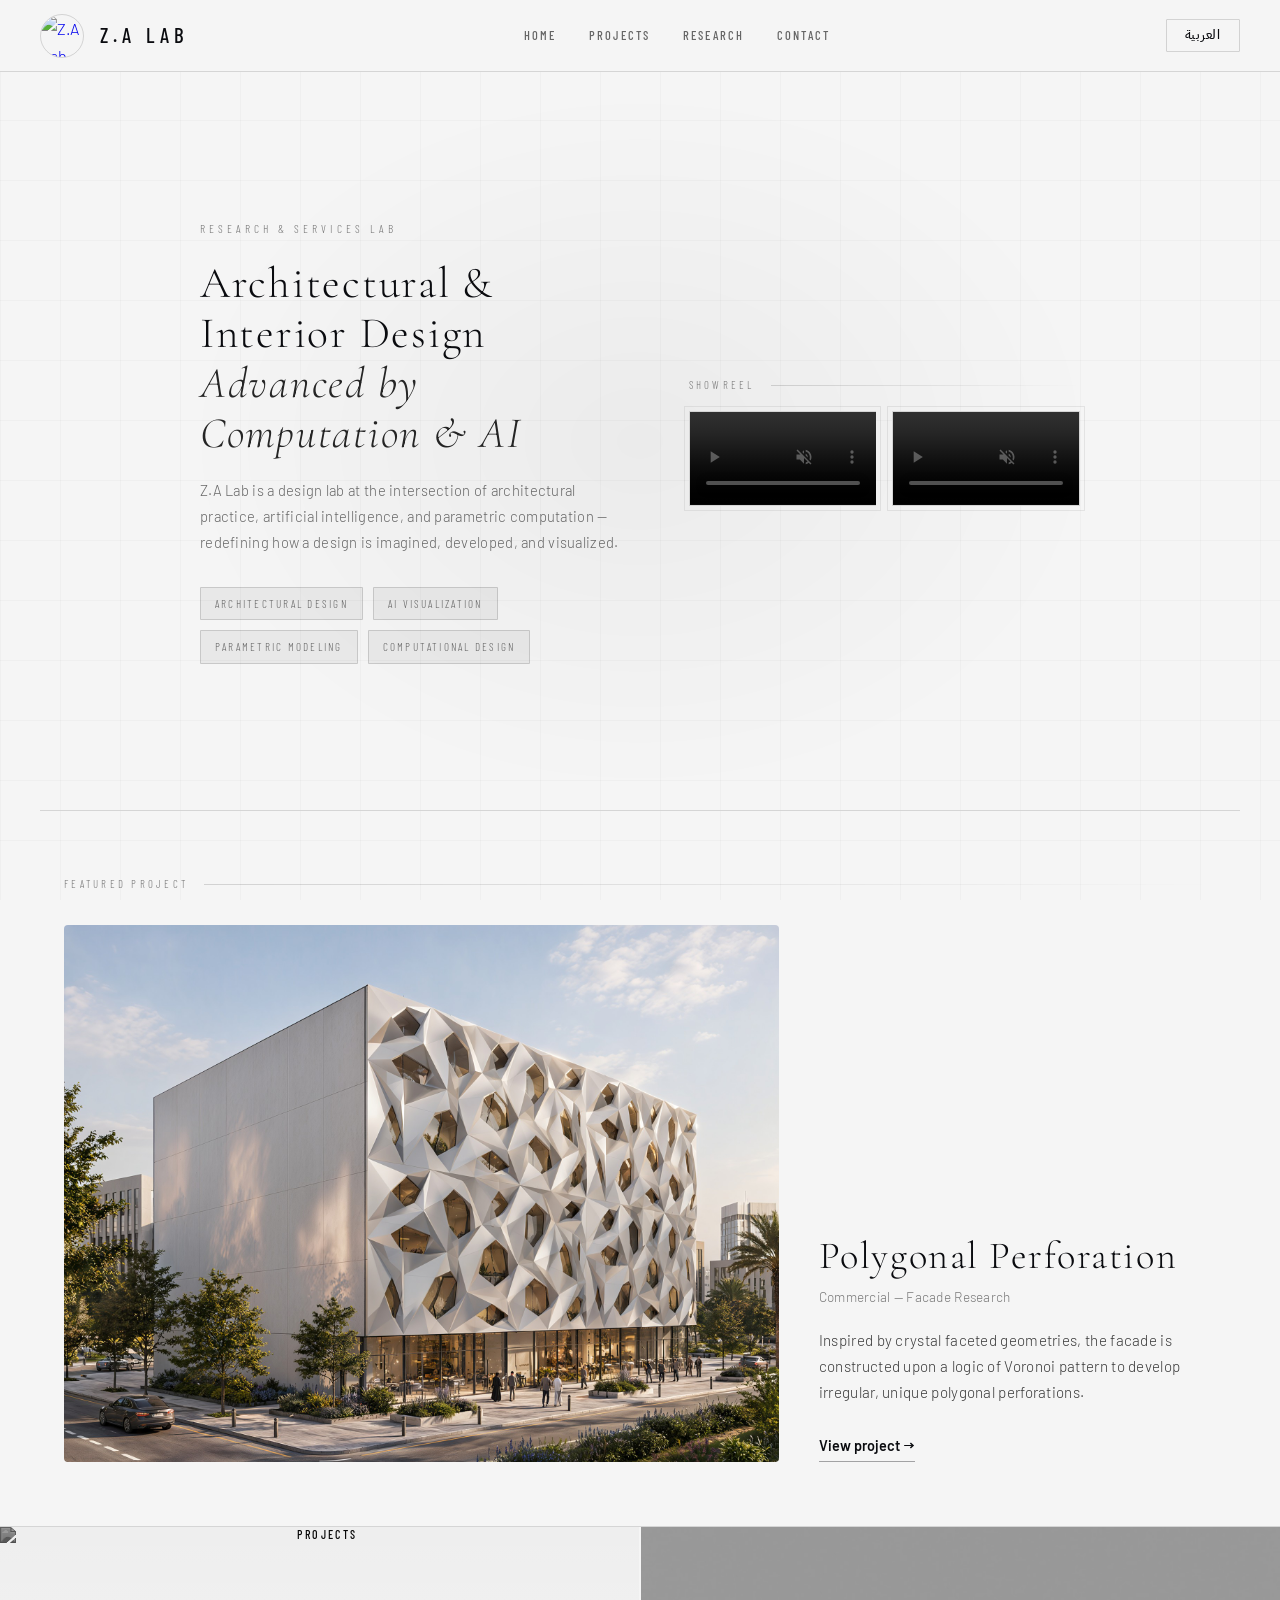
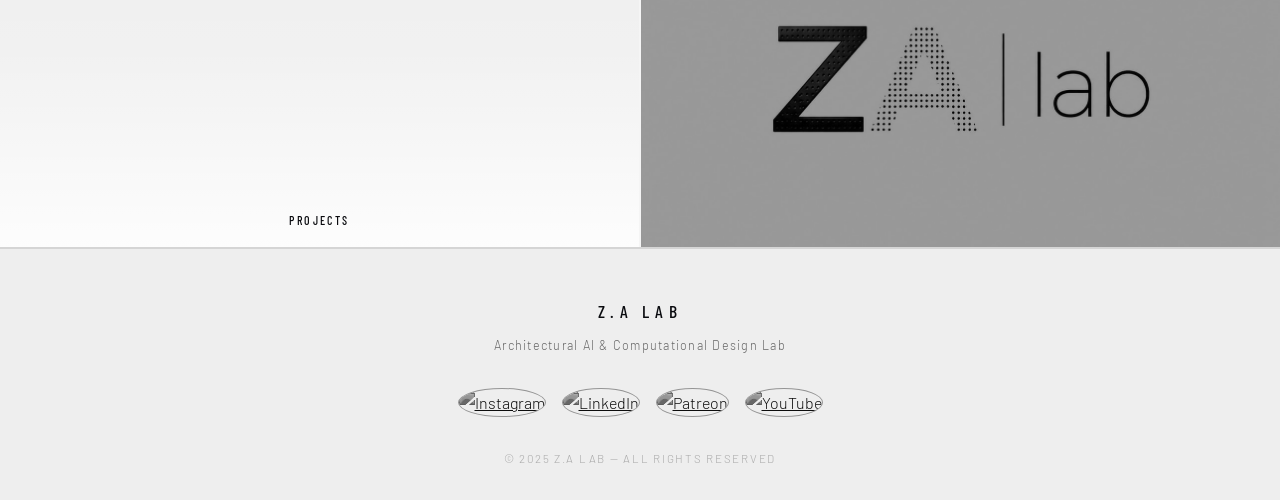
==== commit bcb48e2d: "Add files via upload" ====
--- a/index.html
+++ b/index.html
@@ -6,6 +6,8 @@
     <title>Z.A Lab — Architectural AI & Computational Design</title>
     <meta name="description" content="Z.A Lab is a research and services lab at the intersection of architectural design, artificial intelligence, and parametric computation.">
     <link rel="stylesheet" href="styles.css">
+    <link rel="icon" type="image/png" sizes="512x512" href="images/image.png">
+    <link rel="apple-touch-icon" href="images/image.png">
     <script>try{if(localStorage.getItem('zalab-lang')==='ar'){document.documentElement.lang='ar';document.documentElement.dir='rtl';}}catch(e){}</script>
     <style>
         /* Featured project */
